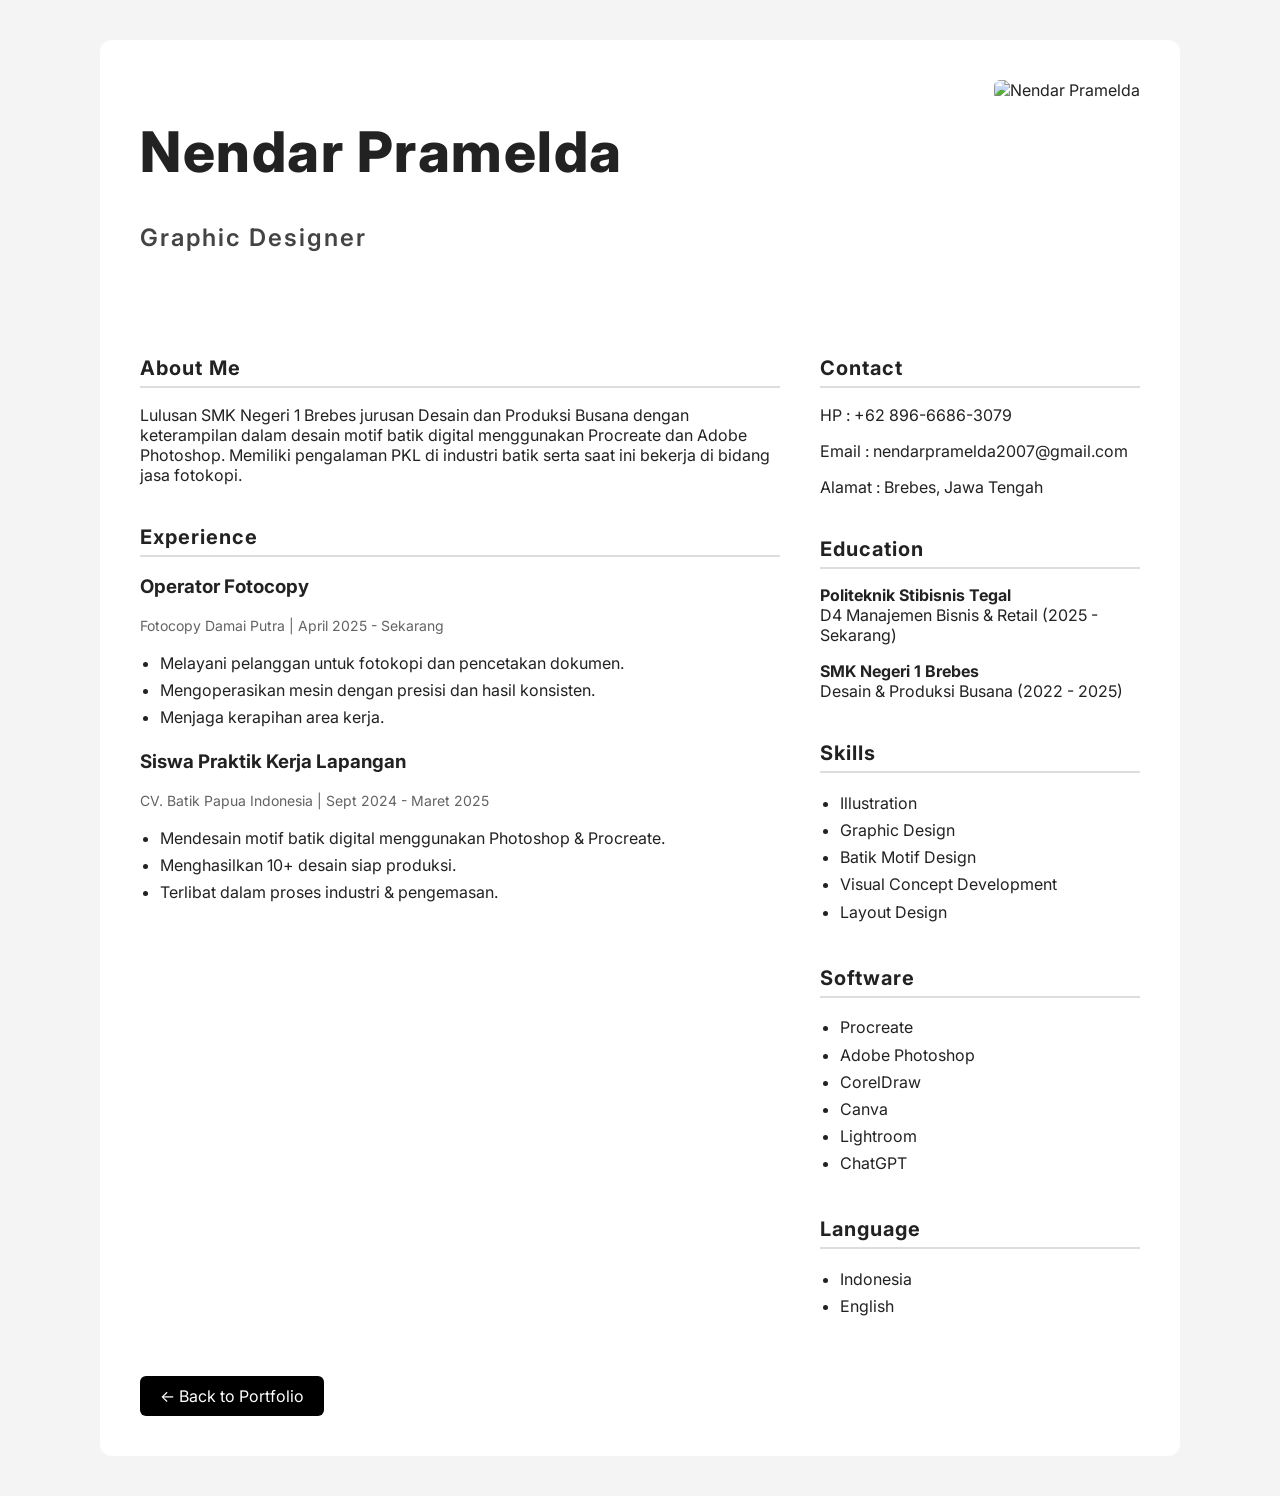
==== cv.html @ 2bbd74b5 "Add files via upload" ====
<!DOCTYPE html>
<html lang="id">
<head>
  <meta charset="UTF-8">
  <meta name="viewport" content="width=device-width, initial-scale=1.0">
  <title>CV - Nendar Pramelda</title>

  <link href="https://fonts.googleapis.com/css2?family=Inter:wght@300;400;600;800&display=swap" rel="stylesheet">

  <style>
    body {
      font-family: 'Inter', sans-serif;
      background: #f4f4f4;
      margin: 0;
      padding: 40px 20px;
      color: #222;
    }

    .cv-container {
      max-width: 1000px;
      margin: auto;
      background: white;
      padding: 40px;
      border-radius: 12px;
    }

    h1 {
  font-size: 56px;
  font-weight: 800;
  letter-spacing: 1.5px;
}

    h2 {
      margin-top: 40px;
      border-bottom: 2px solid #ddd;
      padding-bottom: 6px;
      font-size: 20px;
      letter-spacing: 1px;
    }

    .grid {
      display: grid;
      grid-template-columns: 2fr 1fr;
      gap: 40px;
    }

    ul {
      padding-left: 20px;
      line-height: 1.7;
    }

    .small {
      font-size: 14px;
      opacity: 0.7;
    }

    .back-btn {
      display: inline-block;
      margin-top: 40px;
      text-decoration: none;
      padding: 10px 20px;
      background: black;
      color: white;
      border-radius: 6px;
    }

    @media(max-width: 768px){

.grid{
  grid-template-columns: 1fr;
}

.cv-header {
  flex-direction: column;
  gap: 20px;
}

.cv-header-right img {
  width: 120px;
  height: 150px;
}
}


    .cv-header {
  display: flex;
  justify-content: space-between;
  align-items: flex-start;
  margin-bottom: 40px;
}

.cv-header-left {
  flex: 1;
}

.cv-header-right {
  flex-shrink: 0;
}

.cv-header-right img {
  width: 140px;
  height: 180px;
  object-fit: cover;
  border-radius: 6px;
}

.job-title {
  font-size: 24px;
  font-weight: 600;
  margin-top: 6px;
  letter-spacing: 2px;
  color: #444;
}


  </style>
</head>
<body>

<div class="cv-container">

    <div class="cv-header">
        <div class="cv-header-left">
          <h1>Nendar Pramelda</h1>
          <p class="job-title">Graphic Designer</p>
        </div>
      
        <div class="cv-header-right">
          <img src="assets/CV/foto.jpg" alt="Nendar Pramelda">
        </div>
      </div>
      
      


  <div class="grid">

    <div>
      <h2>About Me</h2>
      <p>
        Lulusan SMK Negeri 1 Brebes jurusan Desain dan Produksi Busana
        dengan keterampilan dalam desain motif batik digital menggunakan
        Procreate dan Adobe Photoshop. Memiliki pengalaman PKL di industri batik
        serta saat ini bekerja di bidang jasa fotokopi.
      </p>

      <h2>Experience</h2>

      <h3>Operator Fotocopy</h3>
      <p class="small">Fotocopy Damai Putra | April 2025 - Sekarang</p>
      <ul>
        <li>Melayani pelanggan untuk fotokopi dan pencetakan dokumen.</li>
        <li>Mengoperasikan mesin dengan presisi dan hasil konsisten.</li>
        <li>Menjaga kerapihan area kerja.</li>
      </ul>

      <h3>Siswa Praktik Kerja Lapangan</h3>
      <p class="small">CV. Batik Papua Indonesia | Sept 2024 - Maret 2025</p>
      <ul>
        <li>Mendesain motif batik digital menggunakan Photoshop & Procreate.</li>
        <li>Menghasilkan 10+ desain siap produksi.</li>
        <li>Terlibat dalam proses industri & pengemasan.</li>
      </ul>

    </div>

    <div>

      <h2>Contact</h2>
      <p>HP : +62 896-6686-3079</p>
      <p>Email : nendarpramelda2007@gmail.com</p>
      <p>Alamat : Brebes, Jawa Tengah</p>

      <h2>Education</h2>
      <p><strong>Politeknik Stibisnis Tegal</strong><br>D4 Manajemen Bisnis & Retail (2025 - Sekarang)</p>
      <p><strong>SMK Negeri 1 Brebes</strong><br>Desain & Produksi Busana (2022 - 2025)</p>

      <h2>Skills</h2>
      <ul>
        <li>Illustration</li>
        <li>Graphic Design</li>
        <li>Batik Motif Design</li>
        <li>Visual Concept Development</li>
        <li>Layout Design</li>
      </ul>

      <h2>Software</h2>
      <ul>
        <li>Procreate</li>
        <li>Adobe Photoshop</li>
        <li>CorelDraw</li>
        <li>Canva</li>
        <li>Lightroom</li>
        <li>ChatGPT</li>
      </ul>

      <h2>Language</h2>
      <ul>
        <li>Indonesia</li>
        <li>English</li>
      </ul>

    </div>

  </div>

  <a href="index.html" class="back-btn">← Back to Portfolio</a>

</div>

</body>
</html>
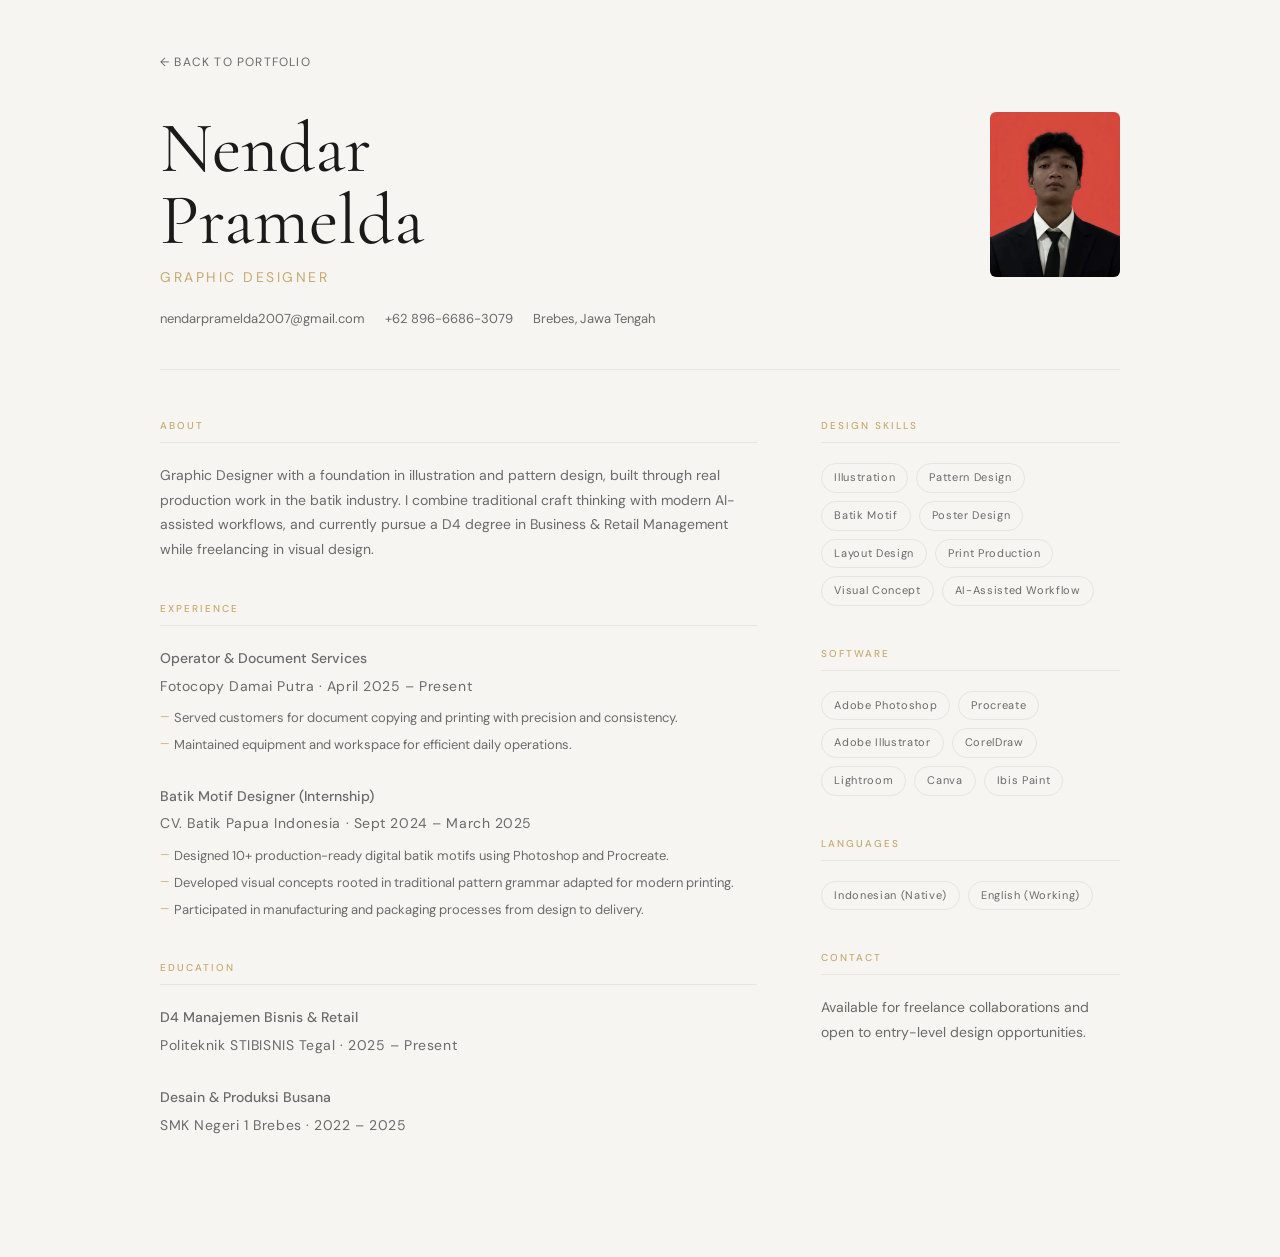
==== commit cd16227f: "Update cv.html" ====
--- a/cv.html
+++ b/cv.html
@@ -1,211 +1,319 @@
 <!DOCTYPE html>
-<html lang="id">
+<html lang="en">
 <head>
   <meta charset="UTF-8">
   <meta name="viewport" content="width=device-width, initial-scale=1.0">
-  <title>CV - Nendar Pramelda</title>
-
-  <link href="https://fonts.googleapis.com/css2?family=Inter:wght@300;400;600;800&display=swap" rel="stylesheet">
+  <title>CV — Nendar Pramelda</title>
+  <meta name="description" content="Curriculum vitae of Nendar Pramelda, Graphic Designer based in Brebes, Indonesia.">
+
+  <link rel="preconnect" href="https://fonts.googleapis.com">
+  <link href="https://fonts.googleapis.com/css2?family=Cormorant+Garamond:ital,wght@0,300;0,400;0,600;1,300&family=DM+Sans:wght@300;400;500&display=swap" rel="stylesheet">
 
   <style>
+    :root {
+      --bg:       #f7f5f2;
+      --surface:  #ffffff;
+      --text:     #1a1a1a;
+      --text-dim: #6a6a6a;
+      --accent:   #c9a96e;
+      --border:   #e8e4df;
+      --font-display: 'Cormorant Garamond', Georgia, serif;
+      --font-body:    'DM Sans', system-ui, sans-serif;
+    }
+
+    *, *::before, *::after { box-sizing: border-box; margin: 0; padding: 0; }
+
     body {
-      font-family: 'Inter', sans-serif;
-      background: #f4f4f4;
-      margin: 0;
-      padding: 40px 20px;
-      color: #222;
-    }
-
-    .cv-container {
-      max-width: 1000px;
-      margin: auto;
-      background: white;
-      padding: 40px;
-      border-radius: 12px;
-    }
-
-    h1 {
-  font-size: 56px;
-  font-weight: 800;
-  letter-spacing: 1.5px;
-}
-
-    h2 {
-      margin-top: 40px;
-      border-bottom: 2px solid #ddd;
-      padding-bottom: 6px;
-      font-size: 20px;
-      letter-spacing: 1px;
-    }
-
-    .grid {
+      font-family: var(--font-body);
+      background: var(--bg);
+      color: var(--text);
+      line-height: 1.6;
+      -webkit-font-smoothing: antialiased;
+      padding: 48px 24px 80px;
+    }
+
+    .cv-wrap {
+      max-width: 960px;
+      margin: 0 auto;
+    }
+
+    /* Back link */
+    .back-link {
+      display: inline-flex;
+      align-items: center;
+      gap: 8px;
+      font-size: 12px;
+      letter-spacing: 0.1em;
+      text-transform: uppercase;
+      color: var(--text-dim);
+      text-decoration: none;
+      margin-bottom: 40px;
+      transition: color 0.2s;
+    }
+    .back-link:hover { color: var(--accent); }
+
+    /* Header */
+    .cv-header {
+      display: flex;
+      justify-content: space-between;
+      align-items: flex-start;
+      gap: 32px;
+      padding-bottom: 40px;
+      border-bottom: 1px solid var(--border);
+      margin-bottom: 48px;
+    }
+
+    .cv-header-info {}
+
+    .cv-name {
+      font-family: var(--font-display);
+      font-size: clamp(44px, 7vw, 72px);
+      font-weight: 400;
+      line-height: 1.0;
+      color: var(--text);
+    }
+
+    .cv-role {
+      font-size: 14px;
+      font-weight: 400;
+      letter-spacing: 0.18em;
+      text-transform: uppercase;
+      color: var(--accent);
+      margin-top: 10px;
+    }
+
+    .cv-contacts {
+      display: flex;
+      flex-wrap: wrap;
+      gap: 20px;
+      margin-top: 20px;
+    }
+
+    .cv-contacts a, .cv-contacts span {
+      font-size: 13px;
+      color: var(--text-dim);
+      text-decoration: none;
+    }
+    .cv-contacts a:hover { color: var(--accent); }
+
+    .cv-photo {
+      flex-shrink: 0;
+      width: 130px;
+      height: 165px;
+      object-fit: cover;
+      border-radius: 6px;
+      filter: grayscale(20%);
+    }
+
+    /* Grid */
+    .cv-grid {
       display: grid;
       grid-template-columns: 2fr 1fr;
-      gap: 40px;
-    }
-
-    ul {
-      padding-left: 20px;
-      line-height: 1.7;
-    }
-
-    .small {
+      gap: 64px;
+    }
+
+    /* Sections */
+    .cv-section {
+      margin-bottom: 40px;
+    }
+
+    .cv-section-title {
+      font-size: 10px;
+      font-weight: 500;
+      letter-spacing: 0.2em;
+      text-transform: uppercase;
+      color: var(--accent);
+      margin-bottom: 20px;
+      padding-bottom: 8px;
+      border-bottom: 1px solid var(--border);
+    }
+
+    .cv-section p {
       font-size: 14px;
-      opacity: 0.7;
-    }
-
-    .back-btn {
-      display: inline-block;
-      margin-top: 40px;
-      text-decoration: none;
-      padding: 10px 20px;
-      background: black;
-      color: white;
-      border-radius: 6px;
-    }
-
-    @media(max-width: 768px){
-
-.grid{
-  grid-template-columns: 1fr;
-}
-
-.cv-header {
-  flex-direction: column;
-  gap: 20px;
-}
-
-.cv-header-right img {
-  width: 120px;
-  height: 150px;
-}
-}
-
-
-    .cv-header {
-  display: flex;
-  justify-content: space-between;
-  align-items: flex-start;
-  margin-bottom: 40px;
-}
-
-.cv-header-left {
-  flex: 1;
-}
-
-.cv-header-right {
-  flex-shrink: 0;
-}
-
-.cv-header-right img {
-  width: 140px;
-  height: 180px;
-  object-fit: cover;
-  border-radius: 6px;
-}
-
-.job-title {
-  font-size: 24px;
-  font-weight: 600;
-  margin-top: 6px;
-  letter-spacing: 2px;
-  color: #444;
-}
-
-
+      color: var(--text-dim);
+      line-height: 1.75;
+    }
+
+    /* Entry (experience / education) */
+    .cv-entry {
+      margin-bottom: 28px;
+    }
+
+    .cv-entry:last-child { margin-bottom: 0; }
+
+    .cv-entry-title {
+      font-size: 15px;
+      font-weight: 500;
+      color: var(--text);
+      margin-bottom: 3px;
+    }
+
+    .cv-entry-meta {
+      font-size: 12px;
+      color: var(--text-dim);
+      letter-spacing: 0.04em;
+      margin-bottom: 10px;
+    }
+
+    .cv-entry ul {
+      list-style: none;
+      display: flex;
+      flex-direction: column;
+      gap: 6px;
+    }
+
+    .cv-entry li {
+      font-size: 13px;
+      color: var(--text-dim);
+      padding-left: 14px;
+      position: relative;
+      line-height: 1.6;
+    }
+
+    .cv-entry li::before {
+      content: '—';
+      position: absolute;
+      left: 0;
+      color: var(--accent);
+      font-size: 11px;
+    }
+
+    /* Skills tags */
+    .cv-tags {
+      display: flex;
+      flex-wrap: wrap;
+      gap: 8px;
+    }
+
+    .cv-tag {
+      font-size: 11px;
+      letter-spacing: 0.06em;
+      padding: 5px 12px;
+      border: 1px solid var(--border);
+      border-radius: 999px;
+      color: var(--text-dim);
+    }
+
+    @media (max-width: 768px) {
+      .cv-grid { grid-template-columns: 1fr; gap: 0; }
+      .cv-header { flex-direction: column-reverse; }
+      .cv-photo { width: 100px; height: 130px; }
+      .cv-name { font-size: 44px; }
+    }
   </style>
 </head>
 <body>
 
-<div class="cv-container">
-
-    <div class="cv-header">
-        <div class="cv-header-left">
-          <h1>Nendar Pramelda</h1>
-          <p class="job-title">Graphic Designer</p>
-        </div>
-      
-        <div class="cv-header-right">
-          <img src="assets/CV/foto.jpg" alt="Nendar Pramelda">
-        </div>
+<div class="cv-wrap">
+
+  <a href="index.html" class="back-link">← Back to Portfolio</a>
+
+  <header class="cv-header">
+    <div class="cv-header-info">
+      <h1 class="cv-name">Nendar<br>Pramelda</h1>
+      <p class="cv-role">Graphic Designer</p>
+      <div class="cv-contacts">
+        <a href="mailto:nendarpramelda2007@gmail.com">nendarpramelda2007@gmail.com</a>
+        <span>+62 896-6686-3079</span>
+        <span>Brebes, Jawa Tengah</span>
       </div>
-      
-      
-
-
-  <div class="grid">
-
+    </div>
+    <img src="assets/CV/foto.jpg" alt="Portrait photo of Nendar Pramelda" class="cv-photo">
+  </header>
+
+  <div class="cv-grid">
+
+    <!-- LEFT COLUMN -->
     <div>
-      <h2>About Me</h2>
-      <p>
-        Lulusan SMK Negeri 1 Brebes jurusan Desain dan Produksi Busana
-        dengan keterampilan dalam desain motif batik digital menggunakan
-        Procreate dan Adobe Photoshop. Memiliki pengalaman PKL di industri batik
-        serta saat ini bekerja di bidang jasa fotokopi.
-      </p>
-
-      <h2>Experience</h2>
-
-      <h3>Operator Fotocopy</h3>
-      <p class="small">Fotocopy Damai Putra | April 2025 - Sekarang</p>
-      <ul>
-        <li>Melayani pelanggan untuk fotokopi dan pencetakan dokumen.</li>
-        <li>Mengoperasikan mesin dengan presisi dan hasil konsisten.</li>
-        <li>Menjaga kerapihan area kerja.</li>
-      </ul>
-
-      <h3>Siswa Praktik Kerja Lapangan</h3>
-      <p class="small">CV. Batik Papua Indonesia | Sept 2024 - Maret 2025</p>
-      <ul>
-        <li>Mendesain motif batik digital menggunakan Photoshop & Procreate.</li>
-        <li>Menghasilkan 10+ desain siap produksi.</li>
-        <li>Terlibat dalam proses industri & pengemasan.</li>
-      </ul>
-
+      <section class="cv-section">
+        <h2 class="cv-section-title">About</h2>
+        <p>
+          Graphic Designer with a foundation in illustration and pattern design, built through real production work in the batik industry. I combine traditional craft thinking with modern AI-assisted workflows, and currently pursue a D4 degree in Business & Retail Management while freelancing in visual design.
+        </p>
+      </section>
+
+      <section class="cv-section">
+        <h2 class="cv-section-title">Experience</h2>
+
+        <div class="cv-entry">
+          <p class="cv-entry-title">Operator &amp; Document Services</p>
+          <p class="cv-entry-meta">Fotocopy Damai Putra · April 2025 – Present</p>
+          <ul>
+            <li>Served customers for document copying and printing with precision and consistency.</li>
+            <li>Maintained equipment and workspace for efficient daily operations.</li>
+          </ul>
+        </div>
+
+        <div class="cv-entry">
+          <p class="cv-entry-title">Batik Motif Designer (Internship)</p>
+          <p class="cv-entry-meta">CV. Batik Papua Indonesia · Sept 2024 – March 2025</p>
+          <ul>
+            <li>Designed 10+ production-ready digital batik motifs using Photoshop and Procreate.</li>
+            <li>Developed visual concepts rooted in traditional pattern grammar adapted for modern printing.</li>
+            <li>Participated in manufacturing and packaging processes from design to delivery.</li>
+          </ul>
+        </div>
+      </section>
+
+      <section class="cv-section">
+        <h2 class="cv-section-title">Education</h2>
+
+        <div class="cv-entry">
+          <p class="cv-entry-title">D4 Manajemen Bisnis &amp; Retail</p>
+          <p class="cv-entry-meta">Politeknik STIBISNIS Tegal · 2025 – Present</p>
+        </div>
+
+        <div class="cv-entry">
+          <p class="cv-entry-title">Desain &amp; Produksi Busana</p>
+          <p class="cv-entry-meta">SMK Negeri 1 Brebes · 2022 – 2025</p>
+        </div>
+      </section>
     </div>
 
+    <!-- RIGHT COLUMN -->
     <div>
-
-      <h2>Contact</h2>
-      <p>HP : +62 896-6686-3079</p>
-      <p>Email : nendarpramelda2007@gmail.com</p>
-      <p>Alamat : Brebes, Jawa Tengah</p>
-
-      <h2>Education</h2>
-      <p><strong>Politeknik Stibisnis Tegal</strong><br>D4 Manajemen Bisnis & Retail (2025 - Sekarang)</p>
-      <p><strong>SMK Negeri 1 Brebes</strong><br>Desain & Produksi Busana (2022 - 2025)</p>
-
-      <h2>Skills</h2>
-      <ul>
-        <li>Illustration</li>
-        <li>Graphic Design</li>
-        <li>Batik Motif Design</li>
-        <li>Visual Concept Development</li>
-        <li>Layout Design</li>
-      </ul>
-
-      <h2>Software</h2>
-      <ul>
-        <li>Procreate</li>
-        <li>Adobe Photoshop</li>
-        <li>CorelDraw</li>
-        <li>Canva</li>
-        <li>Lightroom</li>
-        <li>ChatGPT</li>
-      </ul>
-
-      <h2>Language</h2>
-      <ul>
-        <li>Indonesia</li>
-        <li>English</li>
-      </ul>
-
+      <section class="cv-section">
+        <h2 class="cv-section-title">Design Skills</h2>
+        <div class="cv-tags">
+          <span class="cv-tag">Illustration</span>
+          <span class="cv-tag">Pattern Design</span>
+          <span class="cv-tag">Batik Motif</span>
+          <span class="cv-tag">Poster Design</span>
+          <span class="cv-tag">Layout Design</span>
+          <span class="cv-tag">Print Production</span>
+          <span class="cv-tag">Visual Concept</span>
+          <span class="cv-tag">AI-Assisted Workflow</span>
+        </div>
+      </section>
+
+      <section class="cv-section">
+        <h2 class="cv-section-title">Software</h2>
+        <div class="cv-tags">
+          <span class="cv-tag">Adobe Photoshop</span>
+          <span class="cv-tag">Procreate</span>
+          <span class="cv-tag">Adobe Illustrator</span>
+          <span class="cv-tag">CorelDraw</span>
+          <span class="cv-tag">Lightroom</span>
+          <span class="cv-tag">Canva</span>
+          <span class="cv-tag">Ibis Paint</span>
+        </div>
+      </section>
+
+      <section class="cv-section">
+        <h2 class="cv-section-title">Languages</h2>
+        <div class="cv-tags">
+          <span class="cv-tag">Indonesian (Native)</span>
+          <span class="cv-tag">English (Working)</span>
+        </div>
+      </section>
+
+      <section class="cv-section">
+        <h2 class="cv-section-title">Contact</h2>
+        <p>Available for freelance collaborations and open to entry-level design opportunities.</p>
+      </section>
     </div>
 
   </div>
-
-  <a href="index.html" class="back-btn">← Back to Portfolio</a>
-
 </div>
 
 </body>
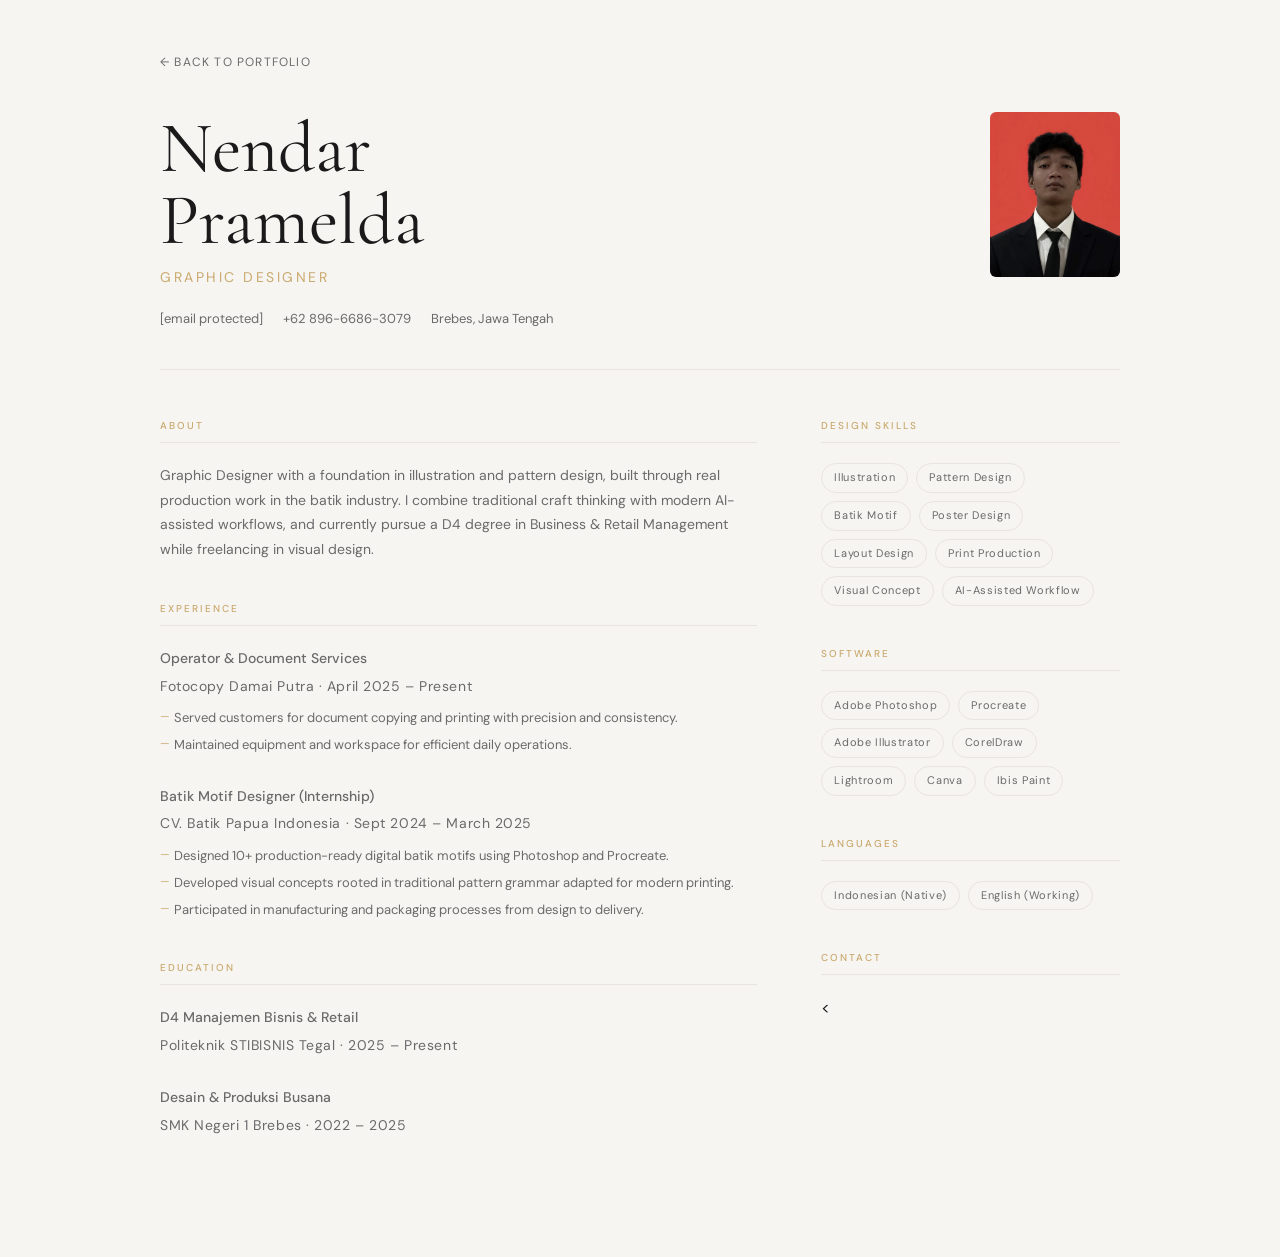
==== commit 9ec08e51: "Add files via upload" ====
--- a/cv.html
+++ b/cv.html
@@ -1,320 +1,312 @@
-<!DOCTYPE html>
-<html lang="en">
-<head>
-  <meta charset="UTF-8">
-  <meta name="viewport" content="width=device-width, initial-scale=1.0">
-  <title>CV — Nendar Pramelda</title>
-  <meta name="description" content="Curriculum vitae of Nendar Pramelda, Graphic Designer based in Brebes, Indonesia.">
-
-  <link rel="preconnect" href="https://fonts.googleapis.com">
-  <link href="https://fonts.googleapis.com/css2?family=Cormorant+Garamond:ital,wght@0,300;0,400;0,600;1,300&family=DM+Sans:wght@300;400;500&display=swap" rel="stylesheet">
-
-  <style>
-    :root {
-      --bg:       #f7f5f2;
-      --surface:  #ffffff;
-      --text:     #1a1a1a;
-      --text-dim: #6a6a6a;
-      --accent:   #c9a96e;
-      --border:   #e8e4df;
-      --font-display: 'Cormorant Garamond', Georgia, serif;
-      --font-body:    'DM Sans', system-ui, sans-serif;
-    }
-
-    *, *::before, *::after { box-sizing: border-box; margin: 0; padding: 0; }
-
-    body {
-      font-family: var(--font-body);
-      background: var(--bg);
-      color: var(--text);
-      line-height: 1.6;
-      -webkit-font-smoothing: antialiased;
-      padding: 48px 24px 80px;
-    }
-
-    .cv-wrap {
-      max-width: 960px;
-      margin: 0 auto;
-    }
-
-    /* Back link */
-    .back-link {
-      display: inline-flex;
-      align-items: center;
-      gap: 8px;
-      font-size: 12px;
-      letter-spacing: 0.1em;
-      text-transform: uppercase;
-      color: var(--text-dim);
-      text-decoration: none;
-      margin-bottom: 40px;
-      transition: color 0.2s;
-    }
-    .back-link:hover { color: var(--accent); }
-
-    /* Header */
-    .cv-header {
-      display: flex;
-      justify-content: space-between;
-      align-items: flex-start;
-      gap: 32px;
-      padding-bottom: 40px;
-      border-bottom: 1px solid var(--border);
-      margin-bottom: 48px;
-    }
-
-    .cv-header-info {}
-
-    .cv-name {
-      font-family: var(--font-display);
-      font-size: clamp(44px, 7vw, 72px);
-      font-weight: 400;
-      line-height: 1.0;
-      color: var(--text);
-    }
-
-    .cv-role {
-      font-size: 14px;
-      font-weight: 400;
-      letter-spacing: 0.18em;
-      text-transform: uppercase;
-      color: var(--accent);
-      margin-top: 10px;
-    }
-
-    .cv-contacts {
-      display: flex;
-      flex-wrap: wrap;
-      gap: 20px;
-      margin-top: 20px;
-    }
-
-    .cv-contacts a, .cv-contacts span {
-      font-size: 13px;
-      color: var(--text-dim);
-      text-decoration: none;
-    }
-    .cv-contacts a:hover { color: var(--accent); }
-
-    .cv-photo {
-      flex-shrink: 0;
-      width: 130px;
-      height: 165px;
-      object-fit: cover;
-      border-radius: 6px;
-      filter: grayscale(20%);
-    }
-
-    /* Grid */
-    .cv-grid {
-      display: grid;
-      grid-template-columns: 2fr 1fr;
-      gap: 64px;
-    }
-
-    /* Sections */
-    .cv-section {
-      margin-bottom: 40px;
-    }
-
-    .cv-section-title {
-      font-size: 10px;
-      font-weight: 500;
-      letter-spacing: 0.2em;
-      text-transform: uppercase;
-      color: var(--accent);
-      margin-bottom: 20px;
-      padding-bottom: 8px;
-      border-bottom: 1px solid var(--border);
-    }
-
-    .cv-section p {
-      font-size: 14px;
-      color: var(--text-dim);
-      line-height: 1.75;
-    }
-
-    /* Entry (experience / education) */
-    .cv-entry {
-      margin-bottom: 28px;
-    }
-
-    .cv-entry:last-child { margin-bottom: 0; }
-
-    .cv-entry-title {
-      font-size: 15px;
-      font-weight: 500;
-      color: var(--text);
-      margin-bottom: 3px;
-    }
-
-    .cv-entry-meta {
-      font-size: 12px;
-      color: var(--text-dim);
-      letter-spacing: 0.04em;
-      margin-bottom: 10px;
-    }
-
-    .cv-entry ul {
-      list-style: none;
-      display: flex;
-      flex-direction: column;
-      gap: 6px;
-    }
-
-    .cv-entry li {
-      font-size: 13px;
-      color: var(--text-dim);
-      padding-left: 14px;
-      position: relative;
-      line-height: 1.6;
-    }
-
-    .cv-entry li::before {
-      content: '—';
-      position: absolute;
-      left: 0;
-      color: var(--accent);
-      font-size: 11px;
-    }
-
-    /* Skills tags */
-    .cv-tags {
-      display: flex;
-      flex-wrap: wrap;
-      gap: 8px;
-    }
-
-    .cv-tag {
-      font-size: 11px;
-      letter-spacing: 0.06em;
-      padding: 5px 12px;
-      border: 1px solid var(--border);
-      border-radius: 999px;
-      color: var(--text-dim);
-    }
-
-    @media (max-width: 768px) {
-      .cv-grid { grid-template-columns: 1fr; gap: 0; }
-      .cv-header { flex-direction: column-reverse; }
-      .cv-photo { width: 100px; height: 130px; }
-      .cv-name { font-size: 44px; }
-    }
-  </style>
-</head>
-<body>
-
-<div class="cv-wrap">
-
-  <a href="index.html" class="back-link">← Back to Portfolio</a>
-
-  <header class="cv-header">
-    <div class="cv-header-info">
-      <h1 class="cv-name">Nendar<br>Pramelda</h1>
-      <p class="cv-role">Graphic Designer</p>
-      <div class="cv-contacts">
-        <a href="mailto:nendarpramelda2007@gmail.com">nendarpramelda2007@gmail.com</a>
-        <span>+62 896-6686-3079</span>
-        <span>Brebes, Jawa Tengah</span>
-      </div>
-    </div>
-    <img src="assets/CV/foto.jpg" alt="Portrait photo of Nendar Pramelda" class="cv-photo">
-  </header>
-
-  <div class="cv-grid">
-
-    <!-- LEFT COLUMN -->
-    <div>
-      <section class="cv-section">
-        <h2 class="cv-section-title">About</h2>
-        <p>
-          Graphic Designer with a foundation in illustration and pattern design, built through real production work in the batik industry. I combine traditional craft thinking with modern AI-assisted workflows, and currently pursue a D4 degree in Business & Retail Management while freelancing in visual design.
-        </p>
-      </section>
-
-      <section class="cv-section">
-        <h2 class="cv-section-title">Experience</h2>
-
-        <div class="cv-entry">
-          <p class="cv-entry-title">Operator &amp; Document Services</p>
-          <p class="cv-entry-meta">Fotocopy Damai Putra · April 2025 – Present</p>
-          <ul>
-            <li>Served customers for document copying and printing with precision and consistency.</li>
-            <li>Maintained equipment and workspace for efficient daily operations.</li>
-          </ul>
-        </div>
-
-        <div class="cv-entry">
-          <p class="cv-entry-title">Batik Motif Designer (Internship)</p>
-          <p class="cv-entry-meta">CV. Batik Papua Indonesia · Sept 2024 – March 2025</p>
-          <ul>
-            <li>Designed 10+ production-ready digital batik motifs using Photoshop and Procreate.</li>
-            <li>Developed visual concepts rooted in traditional pattern grammar adapted for modern printing.</li>
-            <li>Participated in manufacturing and packaging processes from design to delivery.</li>
-          </ul>
-        </div>
-      </section>
-
-      <section class="cv-section">
-        <h2 class="cv-section-title">Education</h2>
-
-        <div class="cv-entry">
-          <p class="cv-entry-title">D4 Manajemen Bisnis &amp; Retail</p>
-          <p class="cv-entry-meta">Politeknik STIBISNIS Tegal · 2025 – Present</p>
-        </div>
-
-        <div class="cv-entry">
-          <p class="cv-entry-title">Desain &amp; Produksi Busana</p>
-          <p class="cv-entry-meta">SMK Negeri 1 Brebes · 2022 – 2025</p>
-        </div>
-      </section>
-    </div>
-
-    <!-- RIGHT COLUMN -->
-    <div>
-      <section class="cv-section">
-        <h2 class="cv-section-title">Design Skills</h2>
-        <div class="cv-tags">
-          <span class="cv-tag">Illustration</span>
-          <span class="cv-tag">Pattern Design</span>
-          <span class="cv-tag">Batik Motif</span>
-          <span class="cv-tag">Poster Design</span>
-          <span class="cv-tag">Layout Design</span>
-          <span class="cv-tag">Print Production</span>
-          <span class="cv-tag">Visual Concept</span>
-          <span class="cv-tag">AI-Assisted Workflow</span>
-        </div>
-      </section>
-
-      <section class="cv-section">
-        <h2 class="cv-section-title">Software</h2>
-        <div class="cv-tags">
-          <span class="cv-tag">Adobe Photoshop</span>
-          <span class="cv-tag">Procreate</span>
-          <span class="cv-tag">Adobe Illustrator</span>
-          <span class="cv-tag">CorelDraw</span>
-          <span class="cv-tag">Lightroom</span>
-          <span class="cv-tag">Canva</span>
-          <span class="cv-tag">Ibis Paint</span>
-        </div>
-      </section>
-
-      <section class="cv-section">
-        <h2 class="cv-section-title">Languages</h2>
-        <div class="cv-tags">
-          <span class="cv-tag">Indonesian (Native)</span>
-          <span class="cv-tag">English (Working)</span>
-        </div>
-      </section>
-
-      <section class="cv-section">
-        <h2 class="cv-section-title">Contact</h2>
-        <p>Available for freelance collaborations and open to entry-level design opportunities.</p>
-      </section>
-    </div>
-
-  </div>
-</div>
-
-</body>
-</html>
+<!DOCTYPE html>
+<html lang="en">
+<head>
+  <meta charset="UTF-8">
+  <meta name="viewport" content="width=device-width, initial-scale=1.0">
+  <title>CV — Nendar Pramelda</title>
+  <meta name="description" content="Curriculum vitae of Nendar Pramelda, Graphic Designer based in Brebes, Indonesia.">
+
+  <link rel="preconnect" href="https://fonts.googleapis.com">
+  <link href="https://fonts.googleapis.com/css2?family=Cormorant+Garamond:ital,wght@0,300;0,400;0,600;1,300&family=DM+Sans:wght@300;400;500&display=swap" rel="stylesheet">
+
+  <style>
+    :root {
+      --bg:       #f7f5f2;
+      --surface:  #ffffff;
+      --text:     #1a1a1a;
+      --text-dim: #6a6a6a;
+      --accent:   #c9a96e;
+      --border:   #e8e4df;
+      --font-display: 'Cormorant Garamond', Georgia, serif;
+      --font-body:    'DM Sans', system-ui, sans-serif;
+    }
+
+    *, *::before, *::after { box-sizing: border-box; margin: 0; padding: 0; }
+
+    body {
+      font-family: var(--font-body);
+      background: var(--bg);
+      color: var(--text);
+      line-height: 1.6;
+      -webkit-font-smoothing: antialiased;
+      padding: 48px 24px 80px;
+    }
+
+    .cv-wrap {
+      max-width: 960px;
+      margin: 0 auto;
+    }
+
+    /* Back link */
+    .back-link {
+      display: inline-flex;
+      align-items: center;
+      gap: 8px;
+      font-size: 12px;
+      letter-spacing: 0.1em;
+      text-transform: uppercase;
+      color: var(--text-dim);
+      text-decoration: none;
+      margin-bottom: 40px;
+      transition: color 0.2s;
+    }
+    .back-link:hover { color: var(--accent); }
+
+    /* Header */
+    .cv-header {
+      display: flex;
+      justify-content: space-between;
+      align-items: flex-start;
+      gap: 32px;
+      padding-bottom: 40px;
+      border-bottom: 1px solid var(--border);
+      margin-bottom: 48px;
+    }
+
+    .cv-header-info {}
+
+    .cv-name {
+      font-family: var(--font-display);
+      font-size: clamp(44px, 7vw, 72px);
+      font-weight: 400;
+      line-height: 1.0;
+      color: var(--text);
+    }
+
+    .cv-role {
+      font-size: 14px;
+      font-weight: 400;
+      letter-spacing: 0.18em;
+      text-transform: uppercase;
+      color: var(--accent);
+      margin-top: 10px;
+    }
+
+    .cv-contacts {
+      display: flex;
+      flex-wrap: wrap;
+      gap: 20px;
+      margin-top: 20px;
+    }
+
+    .cv-contacts a, .cv-contacts span {
+      font-size: 13px;
+      color: var(--text-dim);
+      text-decoration: none;
+    }
+    .cv-contacts a:hover { color: var(--accent); }
+
+    .cv-photo {
+      flex-shrink: 0;
+      width: 130px;
+      height: 165px;
+      object-fit: cover;
+      border-radius: 6px;
+      filter: grayscale(20%);
+    }
+
+    /* Grid */
+    .cv-grid {
+      display: grid;
+      grid-template-columns: 2fr 1fr;
+      gap: 64px;
+    }
+
+    /* Sections */
+    .cv-section {
+      margin-bottom: 40px;
+    }
+
+    .cv-section-title {
+      font-size: 10px;
+      font-weight: 500;
+      letter-spacing: 0.2em;
+      text-transform: uppercase;
+      color: var(--accent);
+      margin-bottom: 20px;
+      padding-bottom: 8px;
+      border-bottom: 1px solid var(--border);
+    }
+
+    .cv-section p {
+      font-size: 14px;
+      color: var(--text-dim);
+      line-height: 1.75;
+    }
+
+    /* Entry (experience / education) */
+    .cv-entry {
+      margin-bottom: 28px;
+    }
+
+    .cv-entry:last-child { margin-bottom: 0; }
+
+    .cv-entry-title {
+      font-size: 15px;
+      font-weight: 500;
+      color: var(--text);
+      margin-bottom: 3px;
+    }
+
+    .cv-entry-meta {
+      font-size: 12px;
+      color: var(--text-dim);
+      letter-spacing: 0.04em;
+      margin-bottom: 10px;
+    }
+
+    .cv-entry ul {
+      list-style: none;
+      display: flex;
+      flex-direction: column;
+      gap: 6px;
+    }
+
+    .cv-entry li {
+      font-size: 13px;
+      color: var(--text-dim);
+      padding-left: 14px;
+      position: relative;
+      line-height: 1.6;
+    }
+
+    .cv-entry li::before {
+      content: '—';
+      position: absolute;
+      left: 0;
+      color: var(--accent);
+      font-size: 11px;
+    }
+
+    /* Skills tags */
+    .cv-tags {
+      display: flex;
+      flex-wrap: wrap;
+      gap: 8px;
+    }
+
+    .cv-tag {
+      font-size: 11px;
+      letter-spacing: 0.06em;
+      padding: 5px 12px;
+      border: 1px solid var(--border);
+      border-radius: 999px;
+      color: var(--text-dim);
+    }
+
+    @media (max-width: 768px) {
+      .cv-grid { grid-template-columns: 1fr; gap: 0; }
+      .cv-header { flex-direction: column-reverse; }
+      .cv-photo { width: 100px; height: 130px; }
+      .cv-name { font-size: 44px; }
+    }
+  </style>
+</head>
+<body>
+
+<div class="cv-wrap">
+
+  <a href="index.html" class="back-link">← Back to Portfolio</a>
+
+  <header class="cv-header">
+    <div class="cv-header-info">
+      <h1 class="cv-name">Nendar<br>Pramelda</h1>
+      <p class="cv-role">Graphic Designer</p>
+      <div class="cv-contacts">
+        <a href="/cdn-cgi/l/email-protection#81efe4efe5e0f3f1f3e0ece4ede5e0b3b1b1b6c1e6ece0e8edafe2eeec"><span class="__cf_email__" data-cfemail="0b656e656f6a797b796a666e676f6a393b3b3c4b6c666a626725686466">[email&#160;protected]</span></a>
+        <span>+62 896-6686-3079</span>
+        <span>Brebes, Jawa Tengah</span>
+      </div>
+    </div>
+    <img src="assets/CV/foto.jpg" alt="Portrait photo of Nendar Pramelda" class="cv-photo">
+  </header>
+
+  <div class="cv-grid">
+
+    <!-- LEFT COLUMN -->
+    <div>
+      <section class="cv-section">
+        <h2 class="cv-section-title">About</h2>
+        <p>
+          Graphic Designer with a foundation in illustration and pattern design, built through real production work in the batik industry. I combine traditional craft thinking with modern AI-assisted workflows, and currently pursue a D4 degree in Business & Retail Management while freelancing in visual design.
+        </p>
+      </section>
+
+      <section class="cv-section">
+        <h2 class="cv-section-title">Experience</h2>
+
+        <div class="cv-entry">
+          <p class="cv-entry-title">Operator &amp; Document Services</p>
+          <p class="cv-entry-meta">Fotocopy Damai Putra · April 2025 – Present</p>
+          <ul>
+            <li>Served customers for document copying and printing with precision and consistency.</li>
+            <li>Maintained equipment and workspace for efficient daily operations.</li>
+          </ul>
+        </div>
+
+        <div class="cv-entry">
+          <p class="cv-entry-title">Batik Motif Designer (Internship)</p>
+          <p class="cv-entry-meta">CV. Batik Papua Indonesia · Sept 2024 – March 2025</p>
+          <ul>
+            <li>Designed 10+ production-ready digital batik motifs using Photoshop and Procreate.</li>
+            <li>Developed visual concepts rooted in traditional pattern grammar adapted for modern printing.</li>
+            <li>Participated in manufacturing and packaging processes from design to delivery.</li>
+          </ul>
+        </div>
+      </section>
+
+      <section class="cv-section">
+        <h2 class="cv-section-title">Education</h2>
+
+        <div class="cv-entry">
+          <p class="cv-entry-title">D4 Manajemen Bisnis &amp; Retail</p>
+          <p class="cv-entry-meta">Politeknik STIBISNIS Tegal · 2025 – Present</p>
+        </div>
+
+        <div class="cv-entry">
+          <p class="cv-entry-title">Desain &amp; Produksi Busana</p>
+          <p class="cv-entry-meta">SMK Negeri 1 Brebes · 2022 – 2025</p>
+        </div>
+      </section>
+    </div>
+
+    <!-- RIGHT COLUMN -->
+    <div>
+      <section class="cv-section">
+        <h2 class="cv-section-title">Design Skills</h2>
+        <div class="cv-tags">
+          <span class="cv-tag">Illustration</span>
+          <span class="cv-tag">Pattern Design</span>
+          <span class="cv-tag">Batik Motif</span>
+          <span class="cv-tag">Poster Design</span>
+          <span class="cv-tag">Layout Design</span>
+          <span class="cv-tag">Print Production</span>
+          <span class="cv-tag">Visual Concept</span>
+          <span class="cv-tag">AI-Assisted Workflow</span>
+        </div>
+      </section>
+
+      <section class="cv-section">
+        <h2 class="cv-section-title">Software</h2>
+        <div class="cv-tags">
+          <span class="cv-tag">Adobe Photoshop</span>
+          <span class="cv-tag">Procreate</span>
+          <span class="cv-tag">Adobe Illustrator</span>
+          <span class="cv-tag">CorelDraw</span>
+          <span class="cv-tag">Lightroom</span>
+          <span class="cv-tag">Canva</span>
+          <span class="cv-tag">Ibis Paint</span>
+        </div>
+      </section>
+
+      <section class="cv-section">
+        <h2 class="cv-section-title">Languages</h2>
+        <div class="cv-tags">
+          <span class="cv-tag">Indonesian (Native)</span>
+          <span class="cv-tag">English (Working)</span>
+        </div>
+      </section>
+
+      <section class="cv-section">
+        <h2 class="cv-section-title">Contact</h2>
+        <
